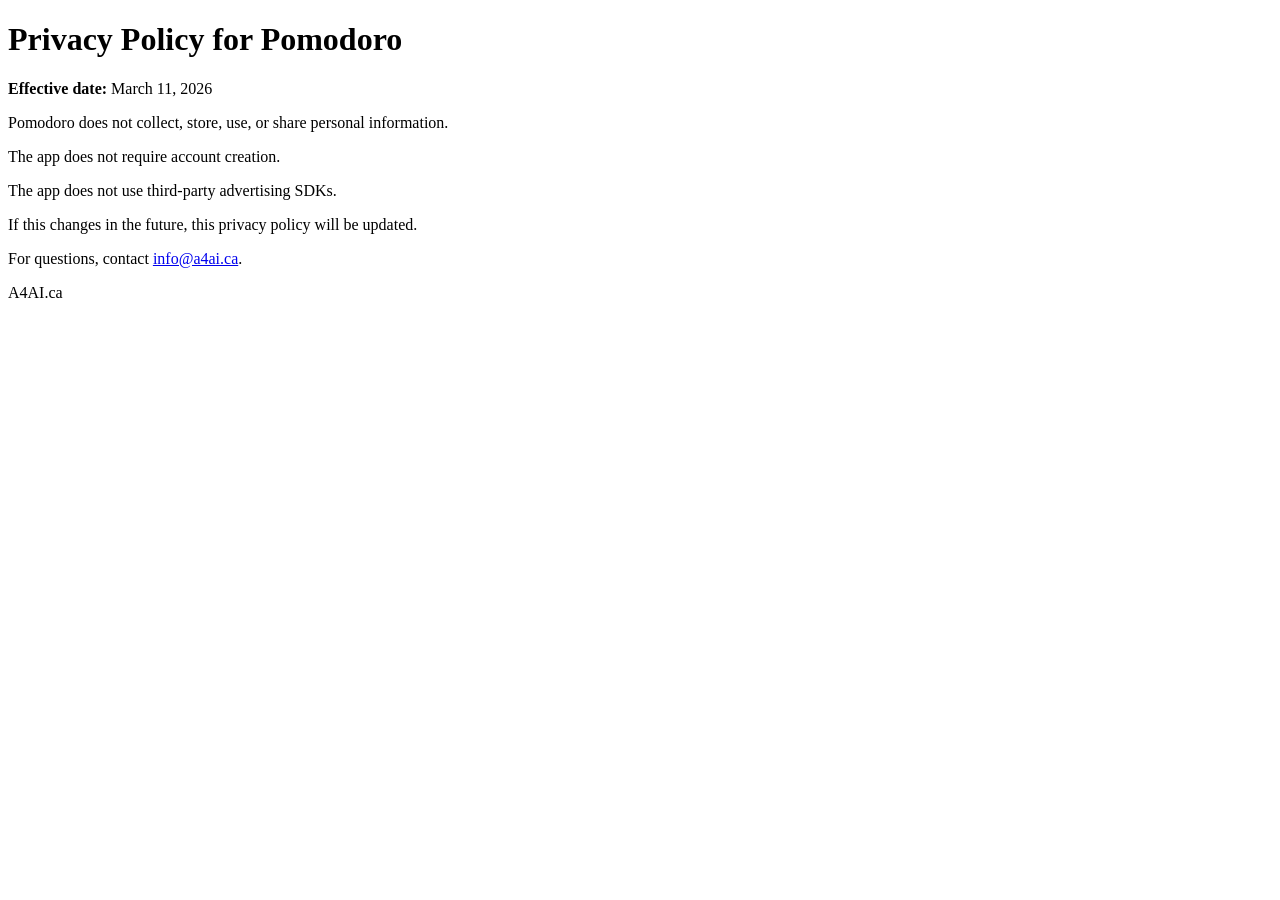
==== privacy.html @ aa1a624a "Add files via upload" ====
<!doctype html>
<html lang="en">
<head>
  <meta charset="UTF-8">
  <meta name="viewport" content="width=device-width, initial-scale=1">
  <title>Privacy Policy for Pomodoro</title>
</head>
<body>
  <h1>Privacy Policy for Pomodoro</h1>
  <p><strong>Effective date:</strong> March 11, 2026</p>
  <p>Pomodoro does not collect, store, use, or share personal information.</p>
  <p>The app does not require account creation.</p>
  <p>The app does not use third-party advertising SDKs.</p>
  <p>If this changes in the future, this privacy policy will be updated.</p>
  <p>For questions, contact <a href="mailto:info@a4ai.ca">info@a4ai.ca</a>.</p>
  <p>A4AI.ca</p>
</body>
</html>
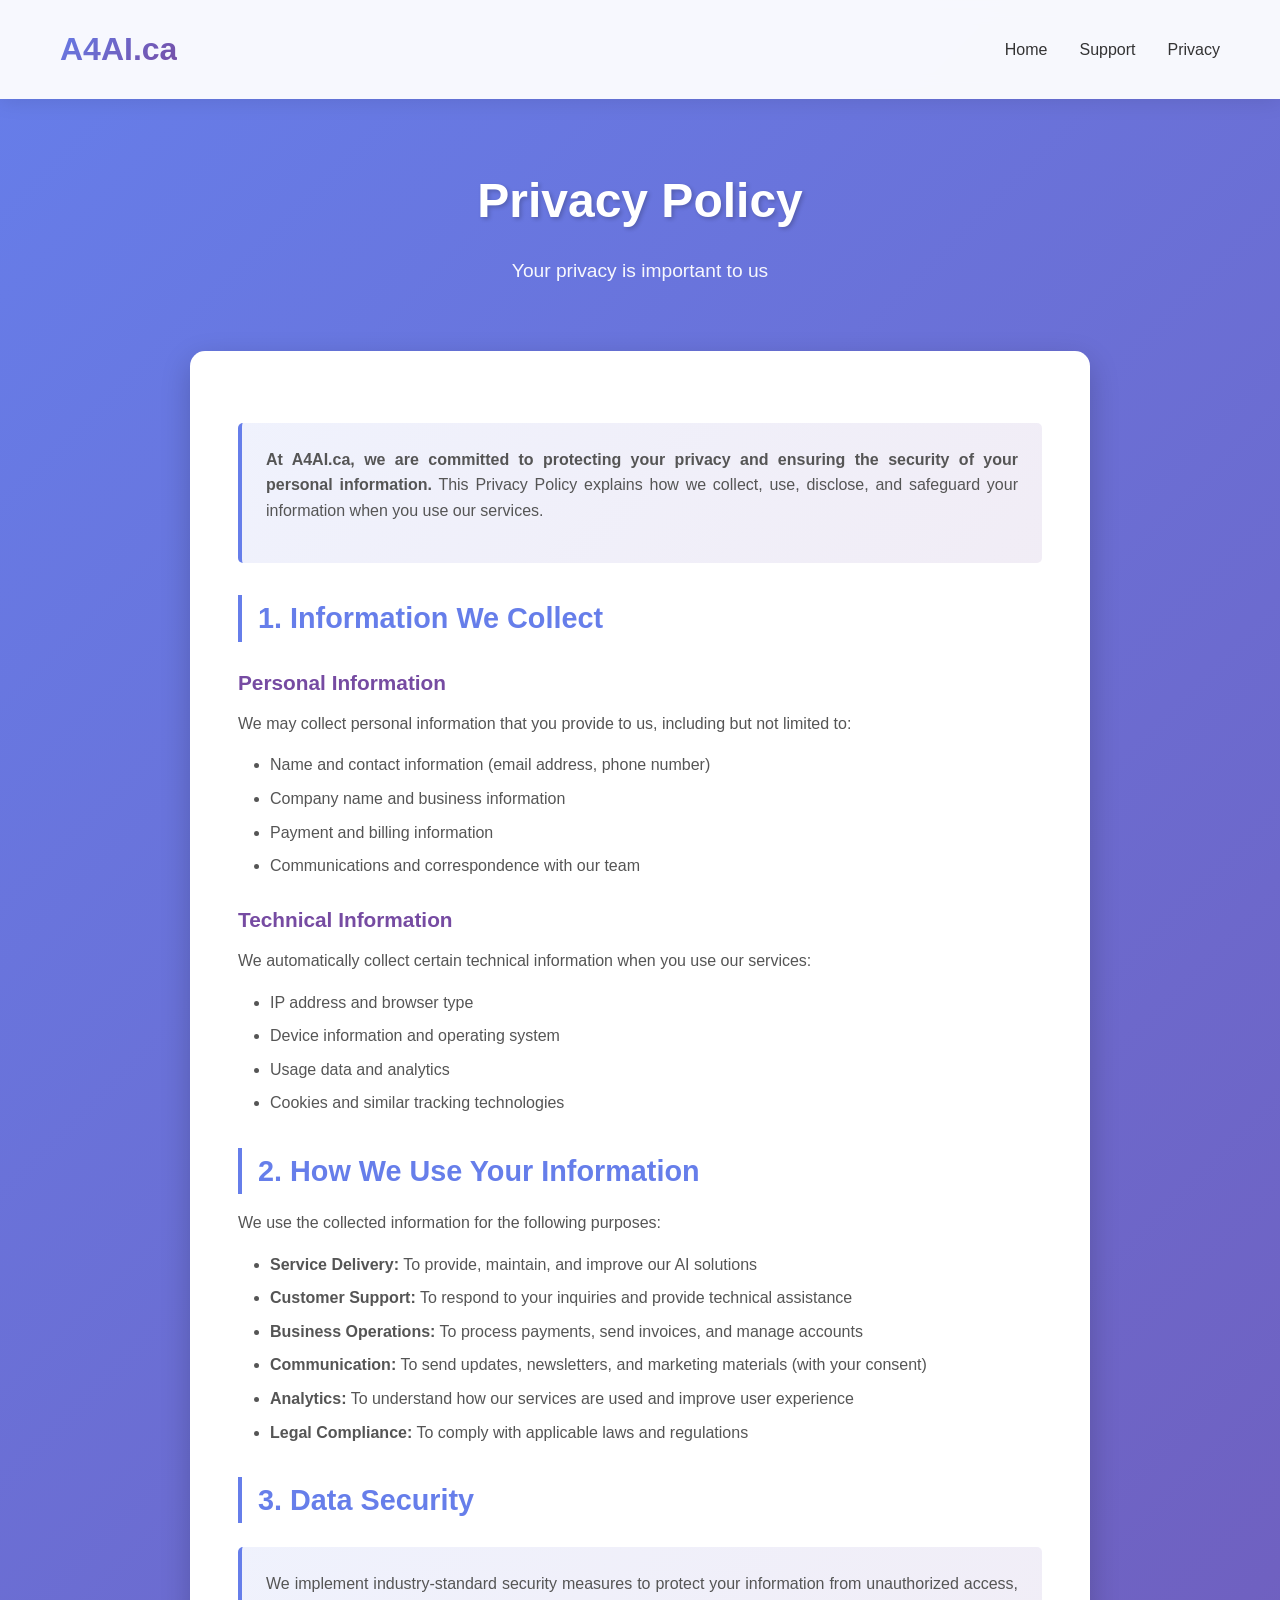
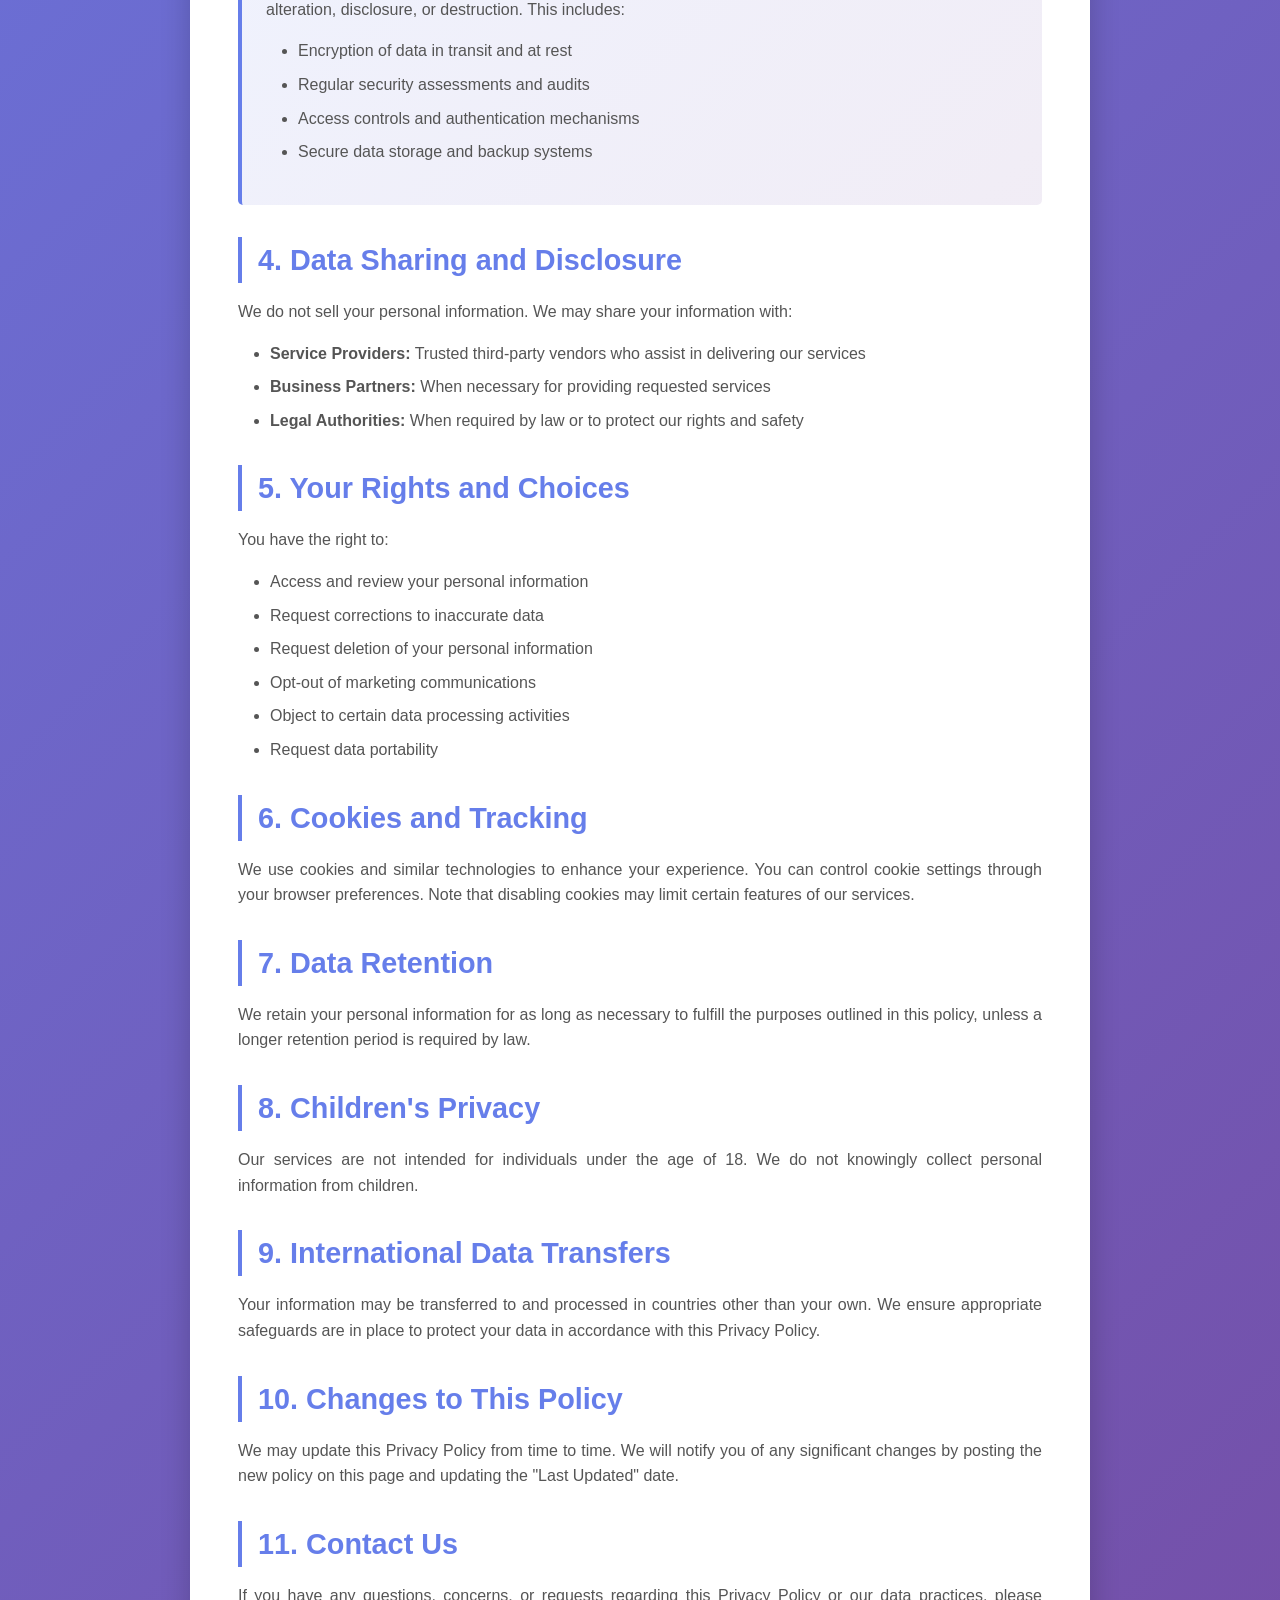
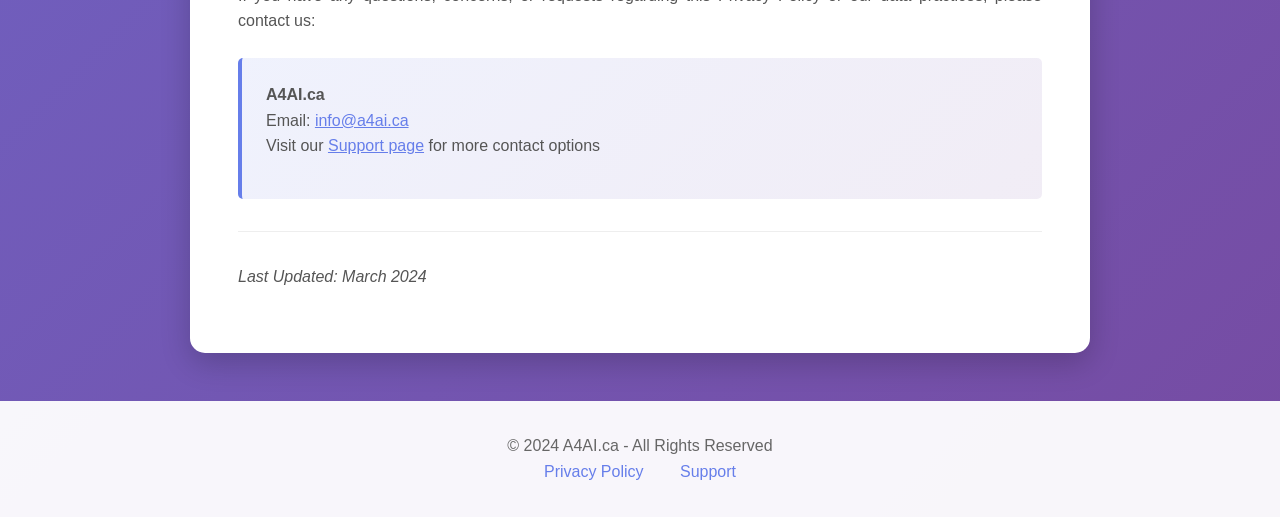
==== commit 9f026d77: "Build professional A4AI.ca static website with organized CSS structure - Created homepage (index.htm" ====
--- a/privacy.html
+++ b/privacy.html
@@ -1,18 +1,135 @@
-<!doctype html>
+<!DOCTYPE html>
 <html lang="en">
 <head>
-  <meta charset="UTF-8">
-  <meta name="viewport" content="width=device-width, initial-scale=1">
-  <title>Privacy Policy for Pomodoro</title>
+    <meta charset="UTF-8">
+    <meta name="viewport" content="width=device-width, initial-scale=1.0">
+    <title>Privacy Policy - A4AI.ca</title>
+    <link rel="stylesheet" href="static/css/main.css">
+    <link rel="stylesheet" href="static/css/privacy.css">
 </head>
 <body>
-  <h1>Privacy Policy for Pomodoro</h1>
-  <p><strong>Effective date:</strong> March 11, 2026</p>
-  <p>Pomodoro does not collect, store, use, or share personal information.</p>
-  <p>The app does not require account creation.</p>
-  <p>The app does not use third-party advertising SDKs.</p>
-  <p>If this changes in the future, this privacy policy will be updated.</p>
-  <p>For questions, contact <a href="mailto:info@a4ai.ca">info@a4ai.ca</a>.</p>
-  <p>A4AI.ca</p>
+    <header>
+        <div class="container">
+            <nav>
+                <div class="logo">A4AI.ca</div>
+                <ul>
+                    <li><a href="index.html">Home</a></li>
+                    <li><a href="support.html">Support</a></li>
+                    <li><a href="privacy.html">Privacy</a></li>
+                </ul>
+            </nav>
+        </div>
+    </header>
+
+    <section class="page-header">
+        <div class="container">
+            <h1>Privacy Policy</h1>
+            <p>Your privacy is important to us</p>
+        </div>
+    </section>
+
+    <div class="container">
+        <div class="content-section">
+            <div class="highlight-box">
+                <p><strong>At A4AI.ca, we are committed to protecting your privacy and ensuring the security of your personal information.</strong> This Privacy Policy explains how we collect, use, disclose, and safeguard your information when you use our services.</p>
+            </div>
+
+            <h2>1. Information We Collect</h2>
+
+            <h3>Personal Information</h3>
+            <p>We may collect personal information that you provide to us, including but not limited to:</p>
+            <ul>
+                <li>Name and contact information (email address, phone number)</li>
+                <li>Company name and business information</li>
+                <li>Payment and billing information</li>
+                <li>Communications and correspondence with our team</li>
+            </ul>
+
+            <h3>Technical Information</h3>
+            <p>We automatically collect certain technical information when you use our services:</p>
+            <ul>
+                <li>IP address and browser type</li>
+                <li>Device information and operating system</li>
+                <li>Usage data and analytics</li>
+                <li>Cookies and similar tracking technologies</li>
+            </ul>
+
+            <h2>2. How We Use Your Information</h2>
+            <p>We use the collected information for the following purposes:</p>
+            <ul>
+                <li><strong>Service Delivery:</strong> To provide, maintain, and improve our AI solutions</li>
+                <li><strong>Customer Support:</strong> To respond to your inquiries and provide technical assistance</li>
+                <li><strong>Business Operations:</strong> To process payments, send invoices, and manage accounts</li>
+                <li><strong>Communication:</strong> To send updates, newsletters, and marketing materials (with your consent)</li>
+                <li><strong>Analytics:</strong> To understand how our services are used and improve user experience</li>
+                <li><strong>Legal Compliance:</strong> To comply with applicable laws and regulations</li>
+            </ul>
+
+            <h2>3. Data Security</h2>
+            <div class="highlight-box">
+                <p>We implement industry-standard security measures to protect your information from unauthorized access, alteration, disclosure, or destruction. This includes:</p>
+                <ul>
+                    <li>Encryption of data in transit and at rest</li>
+                    <li>Regular security assessments and audits</li>
+                    <li>Access controls and authentication mechanisms</li>
+                    <li>Secure data storage and backup systems</li>
+                </ul>
+            </div>
+
+            <h2>4. Data Sharing and Disclosure</h2>
+            <p>We do not sell your personal information. We may share your information with:</p>
+            <ul>
+                <li><strong>Service Providers:</strong> Trusted third-party vendors who assist in delivering our services</li>
+                <li><strong>Business Partners:</strong> When necessary for providing requested services</li>
+                <li><strong>Legal Authorities:</strong> When required by law or to protect our rights and safety</li>
+            </ul>
+
+            <h2>5. Your Rights and Choices</h2>
+            <p>You have the right to:</p>
+            <ul>
+                <li>Access and review your personal information</li>
+                <li>Request corrections to inaccurate data</li>
+                <li>Request deletion of your personal information</li>
+                <li>Opt-out of marketing communications</li>
+                <li>Object to certain data processing activities</li>
+                <li>Request data portability</li>
+            </ul>
+
+            <h2>6. Cookies and Tracking</h2>
+            <p>We use cookies and similar technologies to enhance your experience. You can control cookie settings through your browser preferences. Note that disabling cookies may limit certain features of our services.</p>
+
+            <h2>7. Data Retention</h2>
+            <p>We retain your personal information for as long as necessary to fulfill the purposes outlined in this policy, unless a longer retention period is required by law.</p>
+
+            <h2>8. Children's Privacy</h2>
+            <p>Our services are not intended for individuals under the age of 18. We do not knowingly collect personal information from children.</p>
+
+            <h2>9. International Data Transfers</h2>
+            <p>Your information may be transferred to and processed in countries other than your own. We ensure appropriate safeguards are in place to protect your data in accordance with this Privacy Policy.</p>
+
+            <h2>10. Changes to This Policy</h2>
+            <p>We may update this Privacy Policy from time to time. We will notify you of any significant changes by posting the new policy on this page and updating the "Last Updated" date.</p>
+
+            <h2>11. Contact Us</h2>
+            <p>If you have any questions, concerns, or requests regarding this Privacy Policy or our data practices, please contact us:</p>
+            <div class="highlight-box">
+                <p><strong>A4AI.ca</strong><br>
+                Email: <a href="mailto:info@a4ai.ca" style="color: #667eea;">info@a4ai.ca</a><br>
+                Visit our <a href="support.html" style="color: #667eea;">Support page</a> for more contact options</p>
+            </div>
+
+            <p class="date-updated">Last Updated: March 2024</p>
+        </div>
+    </div>
+
+    <footer>
+        <div class="container">
+            <p>&copy; 2024 A4AI.ca - All Rights Reserved</p>
+            <div>
+                <a href="privacy.html">Privacy Policy</a>
+                <a href="support.html">Support</a>
+            </div>
+        </div>
+    </footer>
 </body>
 </html>
--- a/static/css/main.css
+++ b/static/css/main.css
@@ -0,0 +1,85 @@
+* {
+    margin: 0;
+    padding: 0;
+    box-sizing: border-box;
+}
+
+body {
+    font-family: 'Segoe UI', Tahoma, Geneva, Verdana, sans-serif;
+    line-height: 1.6;
+    color: #333;
+    background: linear-gradient(135deg, #667eea 0%, #764ba2 100%);
+    min-height: 100vh;
+}
+
+.container {
+    max-width: 1200px;
+    margin: 0 auto;
+    padding: 0 20px;
+}
+
+header {
+    background: rgba(255, 255, 255, 0.95);
+    backdrop-filter: blur(10px);
+    box-shadow: 0 2px 20px rgba(0, 0, 0, 0.1);
+    position: sticky;
+    top: 0;
+    z-index: 100;
+}
+
+nav {
+    display: flex;
+    justify-content: space-between;
+    align-items: center;
+    padding: 1.5rem 0;
+}
+
+.logo {
+    font-size: 2rem;
+    font-weight: bold;
+    background: linear-gradient(135deg, #667eea 0%, #764ba2 100%);
+    -webkit-background-clip: text;
+    -webkit-text-fill-color: transparent;
+    background-clip: text;
+}
+
+nav ul {
+    display: flex;
+    list-style: none;
+    gap: 2rem;
+}
+
+nav a {
+    color: #333;
+    text-decoration: none;
+    font-weight: 500;
+    transition: color 0.3s;
+}
+
+nav a:hover {
+    color: #667eea;
+}
+
+footer {
+    background: rgba(255, 255, 255, 0.95);
+    padding: 2rem 0;
+    text-align: center;
+    color: #666;
+    margin-top: 3rem;
+}
+
+footer a {
+    color: #667eea;
+    text-decoration: none;
+    margin: 0 1rem;
+}
+
+footer a:hover {
+    text-decoration: underline;
+}
+
+@media (max-width: 768px) {
+    nav ul {
+        gap: 1rem;
+    }
+}
--- a/static/css/privacy.css
+++ b/static/css/privacy.css
@@ -0,0 +1,88 @@
+.page-header {
+    text-align: center;
+    padding: 4rem 0 2rem;
+    color: white;
+}
+
+.page-header h1 {
+    font-size: 3rem;
+    margin-bottom: 1rem;
+    text-shadow: 2px 2px 4px rgba(0, 0, 0, 0.2);
+}
+
+.page-header p {
+    font-size: 1.2rem;
+    opacity: 0.95;
+}
+
+.content-section {
+    background: white;
+    margin: 2rem auto;
+    padding: 3rem;
+    border-radius: 15px;
+    box-shadow: 0 10px 30px rgba(0, 0, 0, 0.2);
+    max-width: 900px;
+}
+
+.content-section h2 {
+    color: #667eea;
+    margin-top: 2rem;
+    margin-bottom: 1rem;
+    font-size: 1.8rem;
+    border-left: 4px solid #667eea;
+    padding-left: 1rem;
+}
+
+.content-section h2:first-child {
+    margin-top: 0;
+}
+
+.content-section h3 {
+    color: #764ba2;
+    margin-top: 1.5rem;
+    margin-bottom: 0.75rem;
+    font-size: 1.3rem;
+}
+
+.content-section p {
+    margin-bottom: 1rem;
+    color: #555;
+    text-align: justify;
+}
+
+.content-section ul {
+    margin: 1rem 0 1rem 2rem;
+    color: #555;
+}
+
+.content-section li {
+    margin-bottom: 0.5rem;
+}
+
+.highlight-box {
+    background: linear-gradient(135deg, rgba(102, 126, 234, 0.1) 0%, rgba(118, 75, 162, 0.1) 100%);
+    border-left: 4px solid #667eea;
+    padding: 1.5rem;
+    margin: 1.5rem 0;
+    border-radius: 5px;
+}
+
+.date-updated {
+    text-align: center;
+    color: #999;
+    font-style: italic;
+    margin-top: 2rem;
+    padding-top: 2rem;
+    border-top: 1px solid #eee;
+}
+
+@media (max-width: 768px) {
+    .page-header h1 {
+        font-size: 2rem;
+    }
+
+    .content-section {
+        padding: 2rem 1.5rem;
+        margin: 1rem;
+    }
+}
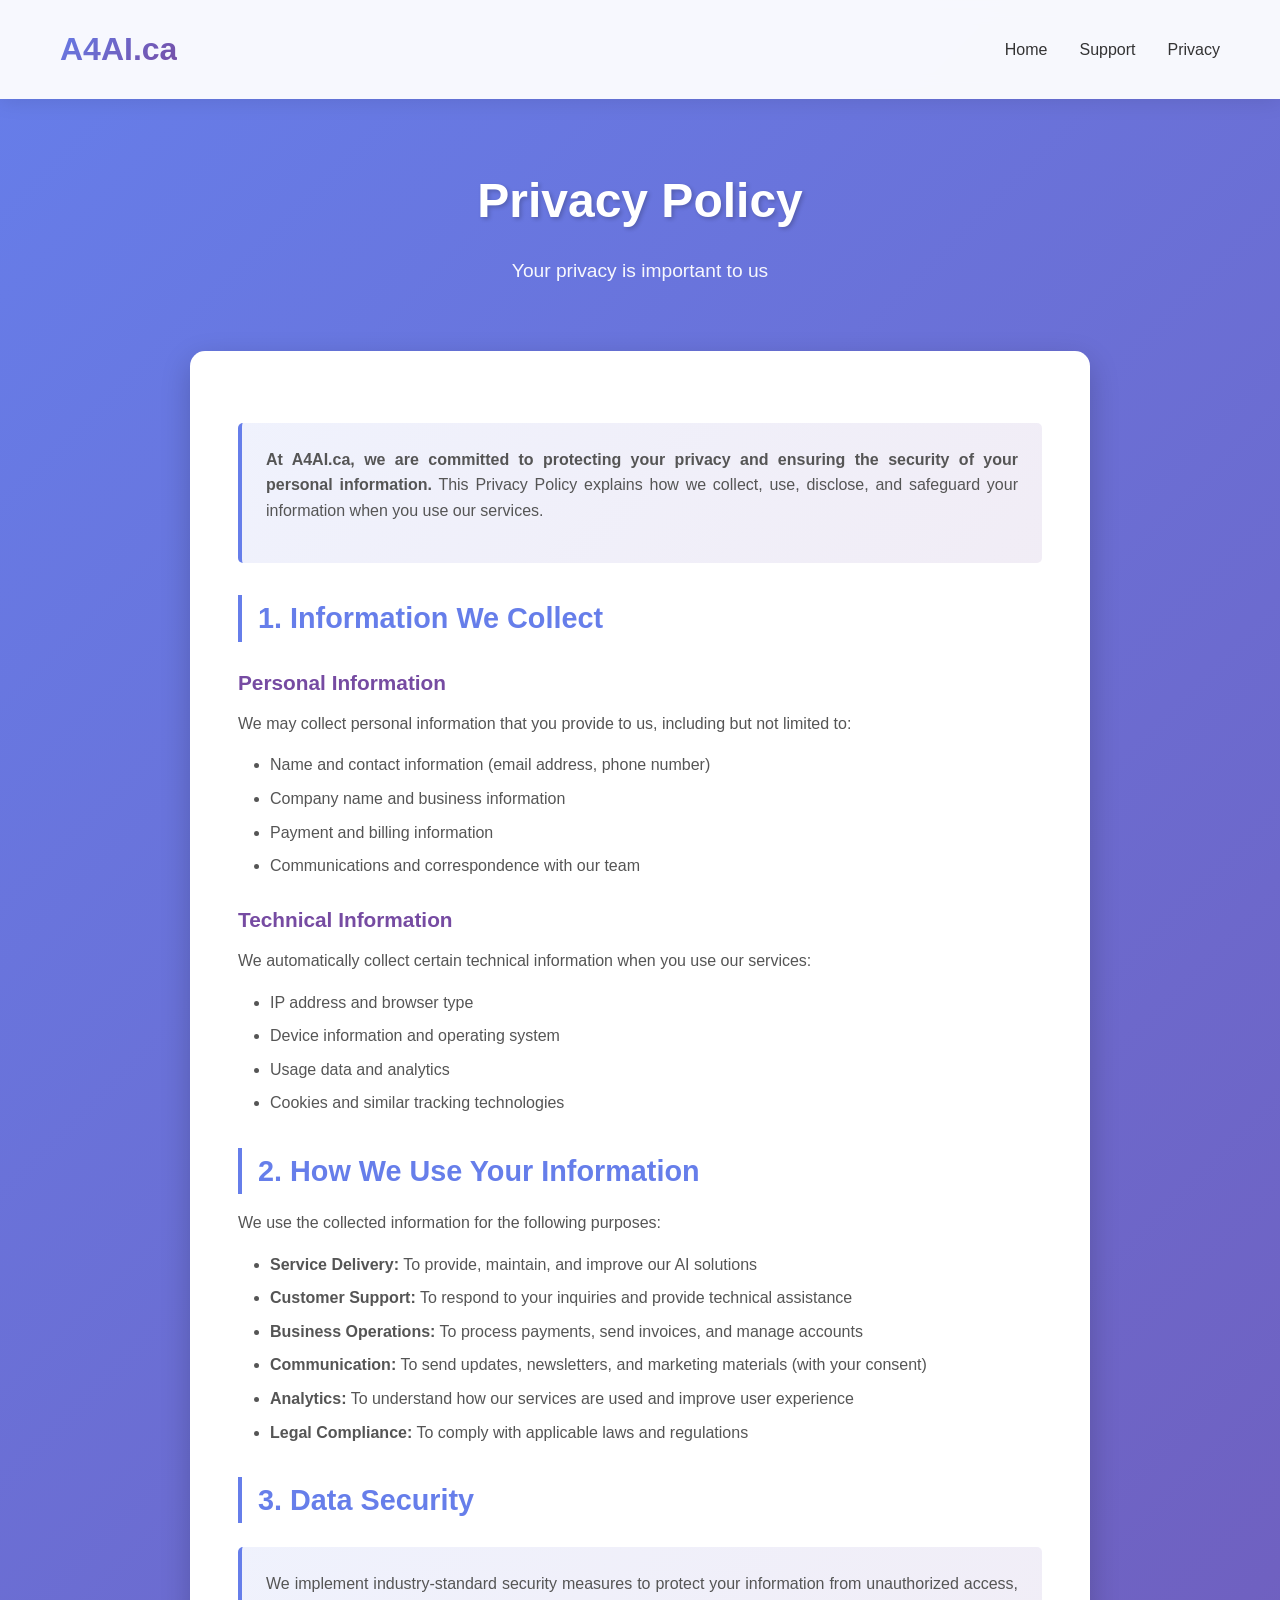
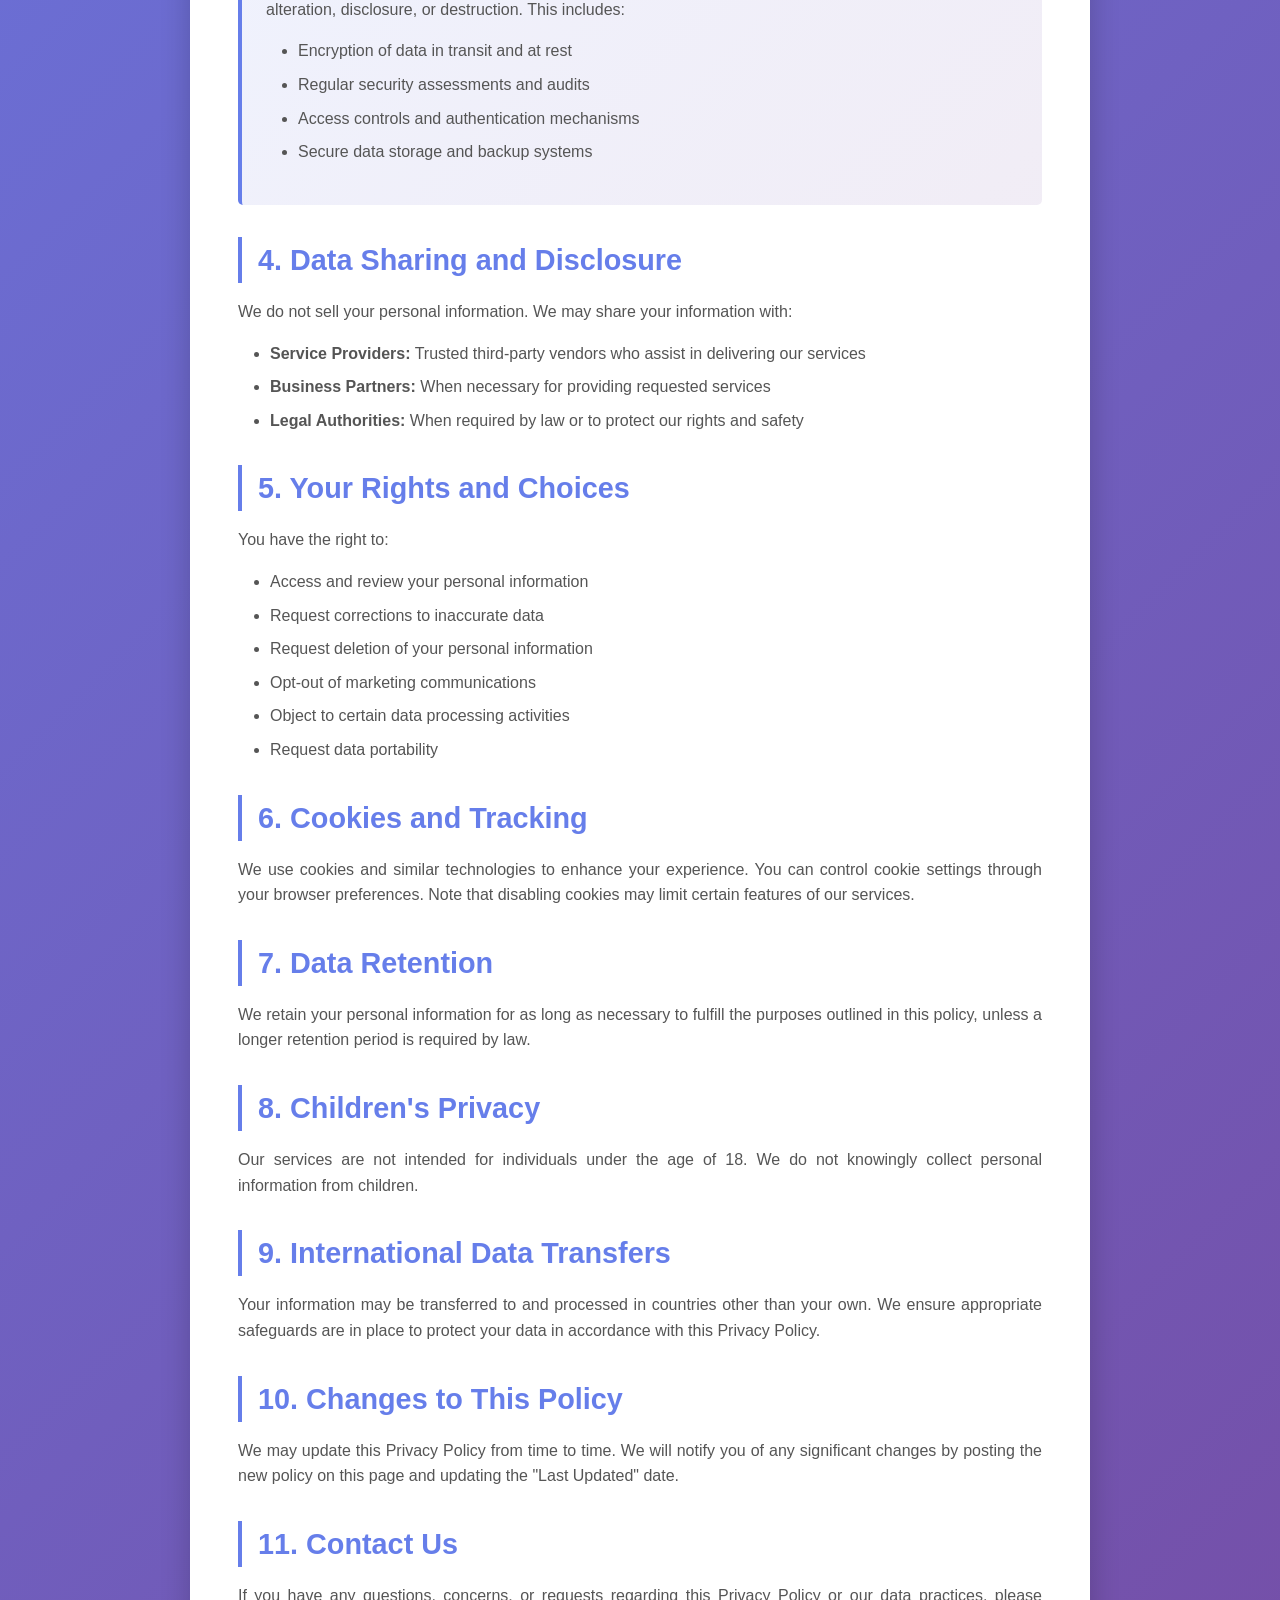
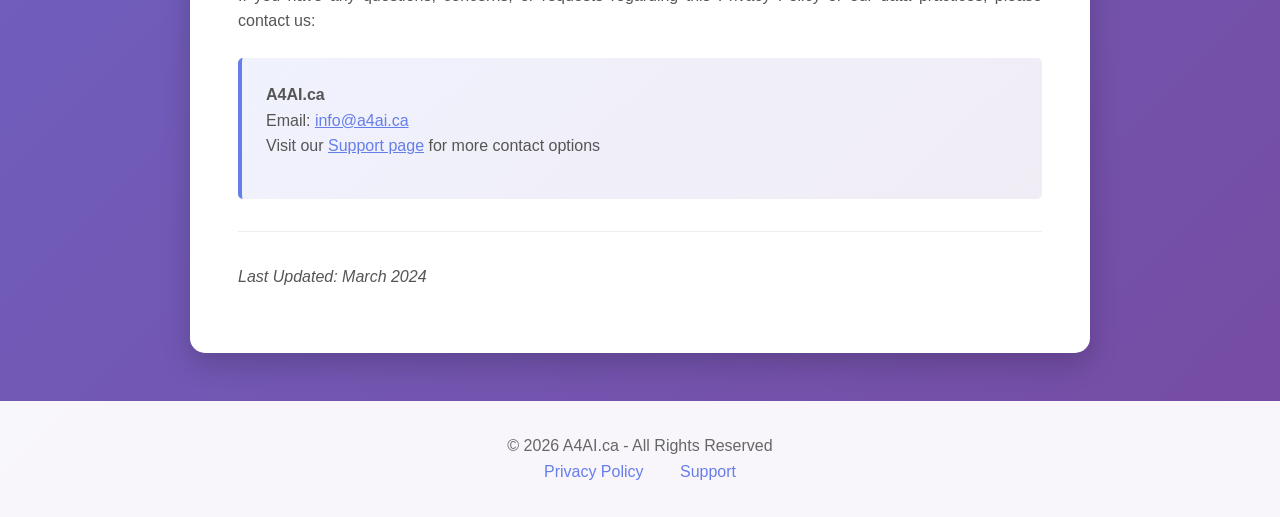
==== commit baa913a9: "Update copyright year to 2026 🤖 Generated with [Claude Code](https://claude.com/claude-code)  Co-Aut" ====
--- a/privacy.html
+++ b/privacy.html
@@ -124,7 +124,7 @@
 
     <footer>
         <div class="container">
-            <p>&copy; 2024 A4AI.ca - All Rights Reserved</p>
+            <p>&copy; 2026 A4AI.ca - All Rights Reserved</p>
             <div>
                 <a href="privacy.html">Privacy Policy</a>
                 <a href="support.html">Support</a>
